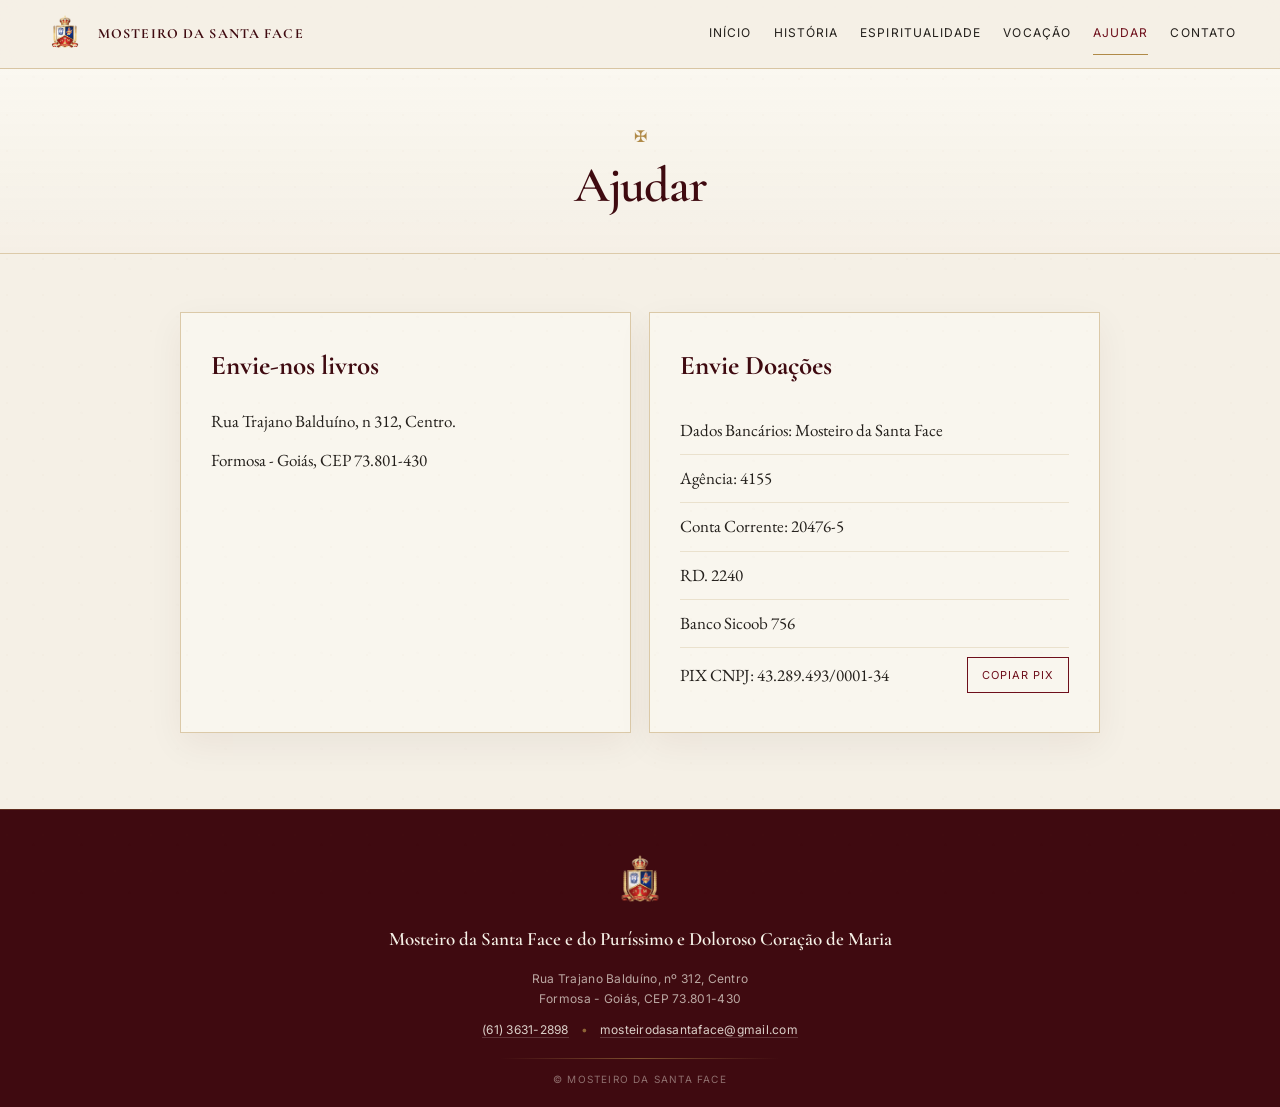
==== ajudar/index.html @ 818c2084 "Cria página Ajudar" ====
<!doctype html>
<html lang="pt-BR"><head>
<meta charset="utf-8"><meta name="viewport" content="width=device-width,initial-scale=1">
<meta name="robots" content="noindex,nofollow">
<title>Ajudar | Mosteiro da Santa Face</title>
<link rel="preconnect" href="https://fonts.googleapis.com"><link rel="preconnect" href="https://fonts.gstatic.com" crossorigin>
<link href="https://fonts.googleapis.com/css2?family=Cormorant+Garamond:wght@500;600;700&family=EB+Garamond:ital,wght@0,400;0,500;1,400;1,500&family=Inter:wght@400;500;600&display=swap" rel="stylesheet">
<link rel="stylesheet" href="/styles.css"></head><body>
<a class="skip-link" href="#conteudo">Ir para o conteúdo</a>
<header class="site-header"><div class="header-inner">
<a class="brand" href="/" aria-label="Página inicial do Mosteiro da Santa Face"><img src="/assets/LOGO/LOGO%20MOSTEIRO%20DA%20SANTA%20FACE.png" alt="Brasão do Mosteiro da Santa Face"><span class="brand-short">Mosteiro da Santa Face</span></a>
<button class="menu-toggle" type="button" aria-expanded="false" aria-controls="menu-principal"><span></span><span></span><span></span><span class="sr-only">Abrir menu</span></button>
<nav class="main-nav" id="menu-principal" aria-label="Navegação principal"><a href="/">Início</a><a href="/historia/">História</a><a href="/espiritualidade/">Espiritualidade</a><a href="/vocacao/">Vocação</a><a href="/ajudar/" aria-current="page">Ajudar</a><a href="/contato/">Contato</a></nav>
</div></header>
<main id="conteudo">
<section class="page-hero"><div class="page-mark">✠</div><h1>Ajudar</h1></section>
<section class="info-grid">
<article class="info-panel"><h2>Envie-nos livros</h2><p>Rua Trajano Balduíno, n 312, Centro.</p><p>Formosa - Goiás, CEP 73.801-430</p></article>
<article class="info-panel"><h2>Envie Doações</h2><ul class="data-list">
<li>Dados Bancários: Mosteiro da Santa Face</li><li>Agência: 4155</li><li>Conta Corrente: 20476-5</li><li>RD. 2240</li><li>Banco Sicoob 756</li>
<li class="copy-row"><span>PIX CNPJ: 43.289.493/0001-34</span><button class="copy-button" type="button" data-copy="43.289.493/0001-34">Copiar PIX</button></li>
</ul></article></section></main>
<footer class="site-footer"><div class="footer-inner">
<img src="/assets/LOGO/LOGO%20MOSTEIRO%20DA%20SANTA%20FACE.png" alt="" aria-hidden="true">
<p class="footer-name">Mosteiro da Santa Face e do Puríssimo e Doloroso Coração de Maria</p>
<address>Rua Trajano Balduíno, nº 312, Centro<br>Formosa - Goiás, CEP 73.801-430</address>
<p class="footer-contact"><a href="tel:+556136312898">(61) 3631-2898</a><span aria-hidden="true">•</span><a href="mailto:mosteirodasantaface@gmail.com">mosteirodasantaface@gmail.com</a></p>
<div class="footer-divider"></div><p class="copyright">© Mosteiro da Santa Face</p>
</div></footer><script src="/script.js"></script></body></html>
---- styles.css ----
:root{
  --wine:#6e0f1b;
  --wine-dark:#3f0a10;
  --blue:#18324a;
  --gold:#b08a47;
  --ivory:#f5f0e6;
  --ivory-light:#fbf8f1;
  --ink:#24201c;
  --line:rgba(176,138,71,.42);
  --shadow:0 18px 50px rgba(63,10,16,.10);
}
*{box-sizing:border-box}
html{scroll-behavior:smooth}
body{
  margin:0;
  background:var(--ivory);
  color:var(--ink);
  font-family:"EB Garamond", Georgia, serif;
  font-size:17px;
  line-height:1.72;
}
body::before{
  content:"";
  position:fixed;
  inset:0;
  pointer-events:none;
  opacity:.14;
  background-image:
    radial-gradient(circle at 20% 20%, rgba(176,138,71,.14) 0 1px, transparent 1.4px),
    radial-gradient(circle at 70% 60%, rgba(110,15,27,.08) 0 1px, transparent 1.5px);
  background-size:36px 36px,48px 48px;
}
a{color:inherit}
img{max-width:100%;display:block}
button,input,textarea{font:inherit}
.sr-only{position:absolute;width:1px;height:1px;padding:0;margin:-1px;overflow:hidden;clip:rect(0,0,0,0);white-space:nowrap;border:0}
.skip-link{
  position:fixed;top:12px;left:12px;z-index:9999;
  background:#fff;color:#111;padding:10px 14px;border:2px solid #111;
  transform:translateY(-160%);
}
.skip-link:focus{transform:none}
.site-header{
  position:sticky;top:0;z-index:50;
  background:rgba(245,240,230,.94);
  backdrop-filter:blur(12px);
  border-bottom:1px solid var(--line);
}
.header-inner{
  max-width:1240px;margin:auto;min-height:68px;padding:8px 24px;
  display:flex;align-items:center;justify-content:space-between;gap:28px;
}
.brand{display:flex;align-items:center;gap:12px;text-decoration:none}
.brand img{width:42px;height:42px;object-fit:contain}
.brand-short{
  font-family:"Cormorant Garamond",serif;
  text-transform:uppercase;letter-spacing:.08em;font-size:14px;font-weight:700;color:var(--wine-dark)
}
.main-nav{display:flex;align-items:center;gap:22px;font-family:Inter,sans-serif;font-size:12px;text-transform:uppercase;letter-spacing:.09em}
.main-nav a{text-decoration:none;padding:10px 0;border-bottom:1px solid transparent}
.main-nav a:hover,.main-nav a[aria-current="page"]{color:var(--wine);border-color:var(--gold)}
.menu-toggle{display:none;background:none;border:0;padding:10px}
.menu-toggle span:not(.sr-only){display:block;width:26px;height:1px;background:var(--wine-dark);margin:6px 0}

.hero{
  min-height:auto;
  display:flex;flex-direction:column;align-items:center;justify-content:center;
  text-align:center;padding:46px 24px 58px;
  background:
    linear-gradient(rgba(251,248,241,.84),rgba(245,240,230,.92)),
    radial-gradient(circle at 50% 25%,rgba(176,138,71,.16),transparent 45%);
  border-bottom:1px solid var(--line);
}
.hero-ornament{font-size:18px;color:var(--gold);margin-bottom:8px}
.hero-logo{width:min(132px,34vw);filter:drop-shadow(0 10px 22px rgba(63,10,16,.12));margin-bottom:14px}
h1,h2,h3{
  font-family:"Cormorant Garamond",serif;
  color:var(--wine-dark);
  text-wrap:balance;
}
h1{
  margin:0;
  font-size:clamp(36px,4.4vw,56px);
  line-height:1.02;
  font-weight:600;
  letter-spacing:-.025em;
}
.divider{width:min(430px,80vw);display:flex;align-items:center;gap:16px;margin:24px auto 20px;color:var(--gold)}
.divider span{height:1px;flex:1;background:linear-gradient(to right,transparent,var(--gold),transparent)}
.divider b{font-weight:400}
.hero-quote{max-width:760px;margin:0;color:#3d342c;font-size:clamp(18px,1.55vw,22px);line-height:1.55;font-style:italic}
.hero-quote p{margin:0}
.hero-quote cite{display:block;margin-top:10px;font-size:12px;font-family:Inter,sans-serif;font-style:normal;letter-spacing:.06em;text-transform:uppercase;color:var(--wine)}

.memory-section{max-width:1040px;margin:auto;padding:72px 28px}
.section-heading{text-align:center;max-width:700px;margin:0 auto 38px}
.eyebrow{font-family:Inter,sans-serif;font-size:11px;letter-spacing:.16em;text-transform:uppercase;color:var(--gold);font-weight:600}
.section-heading h2{font-size:clamp(30px,3.2vw,44px);line-height:1.05;margin:10px 0 0}
.memory-grid{display:grid;grid-template-columns:repeat(2,minmax(0,1fr));gap:18px}
.quote-card{
  min-height:210px;padding:28px 30px 26px;
  border:1px solid var(--line);
  background:rgba(251,248,241,.8);
  box-shadow:var(--shadow);
  position:relative;
}
.quote-card::after{content:"";position:absolute;inset:8px;border:1px solid rgba(176,138,71,.16);pointer-events:none}
.quote-mark{font-family:"Cormorant Garamond",serif;font-size:58px;line-height:.7;color:rgba(176,138,71,.48)}
.quote-card p{margin:14px 0 0;font-size:18px;line-height:1.55;font-style:italic}
.source{text-align:center;margin:24px 0 0;color:var(--wine);font-style:italic}

.institutional-nav{
  max-width:1040px;margin:0 auto 76px;padding:0 28px;
  display:grid;grid-template-columns:repeat(5,1fr);
  border-top:1px solid var(--line);border-bottom:1px solid var(--line);
}
.institutional-nav a{
  min-height:118px;padding:20px 16px;text-decoration:none;
  display:flex;flex-direction:column;justify-content:center;gap:10px;
  border-right:1px solid var(--line);
  transition:background .2s ease,color .2s ease;
}
.institutional-nav a:first-child{border-left:1px solid var(--line)}
.institutional-nav a:hover{background:var(--wine-dark);color:var(--ivory)}
.institutional-nav span{font-family:Inter,sans-serif;font-size:11px;letter-spacing:.14em;color:var(--gold)}
.institutional-nav strong{font-family:"Cormorant Garamond",serif;font-size:23px;font-weight:600}

.site-footer{
  background:var(--wine-dark);
  color:rgba(245,240,230,.88);
  padding:42px 24px 22px;
  text-align:center;
  border-top:1px solid rgba(176,138,71,.28)
}
.footer-inner{max-width:720px;margin:auto}
.footer-inner>img{
  width:60px;
  margin:0 auto 16px;
  opacity:.94
}
.footer-name{
  font-family:"Cormorant Garamond",serif;
  font-size:19px;
  line-height:1.2;
  font-weight:600;
  margin:0 auto 18px;
  max-width:560px;
  color:var(--ivory)
}
.site-footer address{
  font-family:Inter,sans-serif;
  font-size:12px;
  line-height:1.7;
  font-style:normal;
  letter-spacing:.025em;
  margin:0 auto 12px;
  opacity:.78
}
.footer-contact{
  display:flex;
  justify-content:center;
  align-items:center;
  flex-wrap:wrap;
  gap:8px 12px;
  margin:0;
  font:12px Inter,sans-serif;
  letter-spacing:.02em
}
.footer-contact span{color:var(--gold);opacity:.7}
.site-footer a{
  color:rgba(245,240,230,.86);
  text-decoration:none;
  border-bottom:1px solid rgba(245,240,230,.18);
  transition:border-color .2s ease,color .2s ease
}
.site-footer a:hover{
  color:#fff;
  border-color:rgba(176,138,71,.65)
}
.footer-divider{
  width:min(280px,70%);
  height:1px;
  background:linear-gradient(to right,transparent,rgba(176,138,71,.55),transparent);
  margin:20px auto 14px
}
.copyright{
  margin:0;
  font:10px Inter,sans-serif;
  letter-spacing:.12em;
  text-transform:uppercase;
  opacity:.5
}

@media (max-width:900px){
  .header-inner{min-height:62px;padding:7px 18px}
  .brand img{width:38px;height:38px}
  .brand-short{font-size:13px}
  .menu-toggle{display:block}
  .main-nav{
    position:absolute;left:0;right:0;top:100%;
    display:none;flex-direction:column;align-items:stretch;gap:0;
    background:var(--ivory-light);border-bottom:1px solid var(--line);
    padding:12px 20px 20px;
  }
  .main-nav.open{display:flex}
  .main-nav a{padding:14px 4px;border-bottom:1px solid rgba(176,138,71,.2)}
  .hero{min-height:auto;padding:40px 20px 52px}
  .memory-grid{grid-template-columns:1fr}
  .institutional-nav{grid-template-columns:1fr 1fr}
  .institutional-nav a{min-height:96px;border-top:1px solid var(--line)}
}
@media (max-width:560px){
  body{font-size:18px}
  .brand-short{max-width:180px;line-height:1.05}
  h1{font-size:42px}
  .hero-logo{width:145px}
  .hero-quote{font-size:18px}
  .memory-section{padding:58px 20px}
  .quote-card{padding:24px 22px;min-height:auto}
  .quote-card p{font-size:18px}
  .institutional-nav{grid-template-columns:1fr;margin-bottom:80px;padding:0 20px}
  .institutional-nav a,.institutional-nav a:first-child{border-left:1px solid var(--line);border-right:1px solid var(--line)}
  .site-footer{padding-top:38px}
  .footer-name{font-size:20px}
  .footer-contact{flex-direction:column;gap:7px}
}
@media (prefers-reduced-motion:reduce){
  *{scroll-behavior:auto!important;transition:none!important}
}

/* Páginas internas */
.page-hero{
  padding:54px 24px 42px;
  text-align:center;
  border-bottom:1px solid var(--line);
  background:linear-gradient(rgba(251,248,241,.9),rgba(245,240,230,.96));
}
.page-hero .page-mark{color:var(--gold);font-size:16px;margin-bottom:8px}
.page-hero h1{
  margin:0;
  font-size:clamp(34px,4vw,50px);
  line-height:1.04
}
.page-hero p{
  max-width:680px;
  margin:14px auto 0;
  font-size:17px;
  color:#5b5048
}
.reading{
  width:min(760px,calc(100% - 40px));
  margin:0 auto;
  padding:58px 0 76px
}
.reading.wide{width:min(940px,calc(100% - 40px))}
.reading h2{
  margin:54px 0 22px;
  font-size:clamp(27px,3vw,36px);
  line-height:1.08
}
.reading h2:first-child{margin-top:0}
.reading h3{
  margin:38px 0 14px;
  font-size:24px;
  line-height:1.12
}
.reading p{margin:0 0 1.05em}
.reading blockquote{
  margin:28px 0;
  padding:4px 0 4px 24px;
  border-left:1px solid var(--gold);
  color:#4c4038;
  font-style:italic
}
.reading blockquote p:last-child{margin-bottom:0}
.reading .scripture{
  text-align:center;
  border-left:0;
  padding:22px 28px;
  border-top:1px solid var(--line);
  border-bottom:1px solid var(--line)
}
.reading .source-note{
  font-size:14px;
  font-style:italic;
  color:#6b5c52
}
.page-divider{
  display:flex;
  align-items:center;
  gap:14px;
  color:var(--gold);
  margin:48px 0
}
.page-divider::before,.page-divider::after{
  content:"";
  height:1px;
  flex:1;
  background:linear-gradient(to right,transparent,var(--gold),transparent)
}
.info-grid{
  width:min(920px,calc(100% - 40px));
  margin:0 auto;
  padding:58px 0 76px;
  display:grid;
  grid-template-columns:repeat(2,minmax(0,1fr));
  gap:18px
}
.info-panel{
  border:1px solid var(--line);
  background:rgba(251,248,241,.75);
  padding:30px;
  box-shadow:0 12px 34px rgba(63,10,16,.06)
}
.info-panel h2{font-size:27px;margin:0 0 18px}
.info-panel p{margin:0 0 10px}
.info-panel p:last-child{margin-bottom:0}
.data-list{margin:0;padding:0;list-style:none}
.data-list li{
  padding:9px 0;
  border-bottom:1px solid rgba(176,138,71,.2)
}
.data-list li:last-child{border-bottom:0}
.copy-row{
  display:flex;
  align-items:center;
  justify-content:space-between;
  gap:16px
}
.copy-button,.form-button,.doc-link{
  appearance:none;
  border:1px solid var(--wine);
  border-radius:0;
  background:transparent;
  color:var(--wine);
  padding:10px 14px;
  font:11px Inter,sans-serif;
  letter-spacing:.09em;
  text-transform:uppercase;
  cursor:pointer;
  text-decoration:none
}
.copy-button:hover,.form-button:hover,.doc-link:hover{
  background:var(--wine);
  color:var(--ivory)
}
.docs{
  display:grid;
  grid-template-columns:1fr;
  gap:10px;
  margin:24px 0
}
.doc-link{display:block;text-align:center}
.prayer-promises{padding-left:22px}
.prayer-promises li{margin-bottom:12px}
.contact-layout{
  width:min(920px,calc(100% - 40px));
  margin:0 auto;
  padding:58px 0 76px;
  display:grid;
  grid-template-columns:.8fr 1.2fr;
  gap:26px
}
.contact-stack{display:grid;gap:18px;align-content:start}
.contact-card,.prayer-form{
  border:1px solid var(--line);
  background:rgba(251,248,241,.75);
  padding:28px
}
.contact-card h2,.prayer-form h2{font-size:26px;margin:0 0 14px}
.contact-card p{margin:0 0 8px}
.prayer-form .form-note{font-size:14px;color:#6b5c52;margin-top:-5px}
.form-field{display:grid;gap:6px;margin:0 0 16px}
.form-field label{
  font:11px Inter,sans-serif;
  text-transform:uppercase;
  letter-spacing:.08em;
  color:var(--wine)
}
.form-field input,.form-field textarea{
  width:100%;
  border:0;
  border-bottom:1px solid rgba(110,15,27,.35);
  background:transparent;
  border-radius:0;
  padding:10px 2px;
  color:var(--ink);
  outline:none
}
.form-field textarea{min-height:130px;resize:vertical}
.form-field input:focus,.form-field textarea:focus{border-bottom-color:var(--wine)}
.form-button{background:var(--wine);color:var(--ivory);padding:11px 18px}
.internal-nav{
  display:flex;
  justify-content:center;
  flex-wrap:wrap;
  gap:8px 18px;
  margin-top:18px;
  font:11px Inter,sans-serif;
  text-transform:uppercase;
  letter-spacing:.08em
}
.internal-nav a{color:var(--wine);text-decoration:none;border-bottom:1px solid rgba(110,15,27,.2)}
.grade-list{columns:2;column-gap:38px;padding-left:22px}
.grade-list li{break-inside:avoid;margin-bottom:8px}

@media(max-width:760px){
  .page-hero{padding:40px 20px 34px}
  .reading,.reading.wide{width:min(100% - 36px,760px);padding:44px 0 58px}
  .reading h2{margin-top:42px}
  .info-grid,.contact-layout{grid-template-columns:1fr;padding:44px 0 58px}
  .info-panel,.contact-card,.prayer-form{padding:24px}
  .grade-list{columns:1}
}
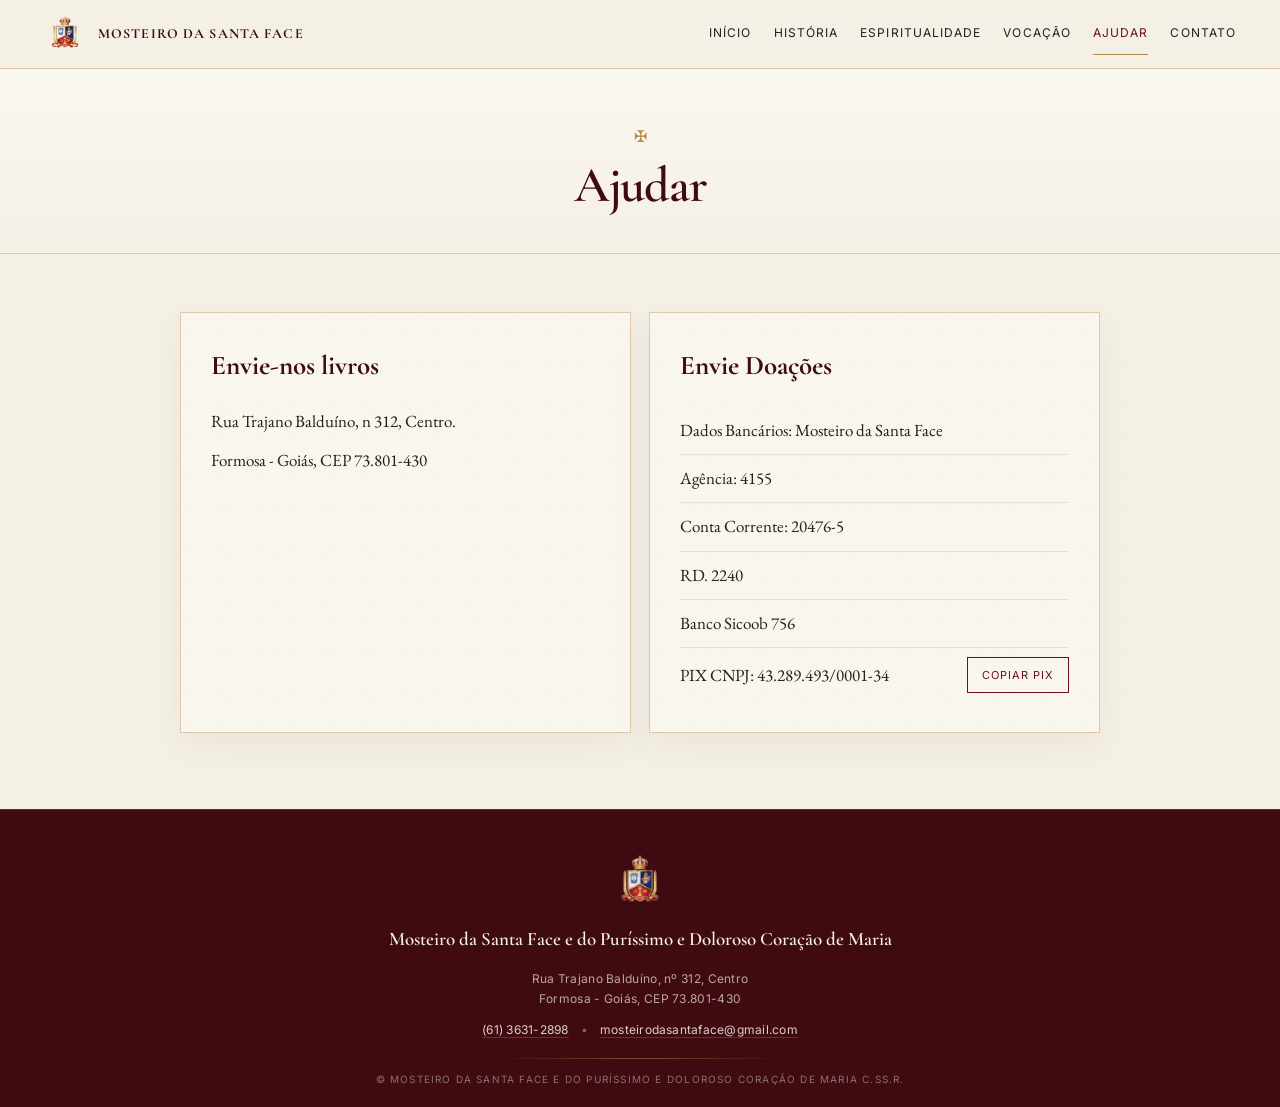
==== commit f43631a2: "Atualiza identificação institucional do rodapé" ====
--- a/ajudar/index.html
+++ b/ajudar/index.html
@@ -25,5 +25,5 @@
 <p class="footer-name">Mosteiro da Santa Face e do Puríssimo e Doloroso Coração de Maria</p>
 <address>Rua Trajano Balduíno, nº 312, Centro<br>Formosa - Goiás, CEP 73.801-430</address>
 <p class="footer-contact"><a href="tel:+556136312898">(61) 3631-2898</a><span aria-hidden="true">•</span><a href="mailto:mosteirodasantaface@gmail.com">mosteirodasantaface@gmail.com</a></p>
-<div class="footer-divider"></div><p class="copyright">© Mosteiro da Santa Face</p>
+<div class="footer-divider"></div><p class="copyright">© Mosteiro da Santa Face e do Puríssimo e Doloroso Coração de Maria C.Ss.R.</p>
 </div></footer><script src="/script.js"></script></body></html>
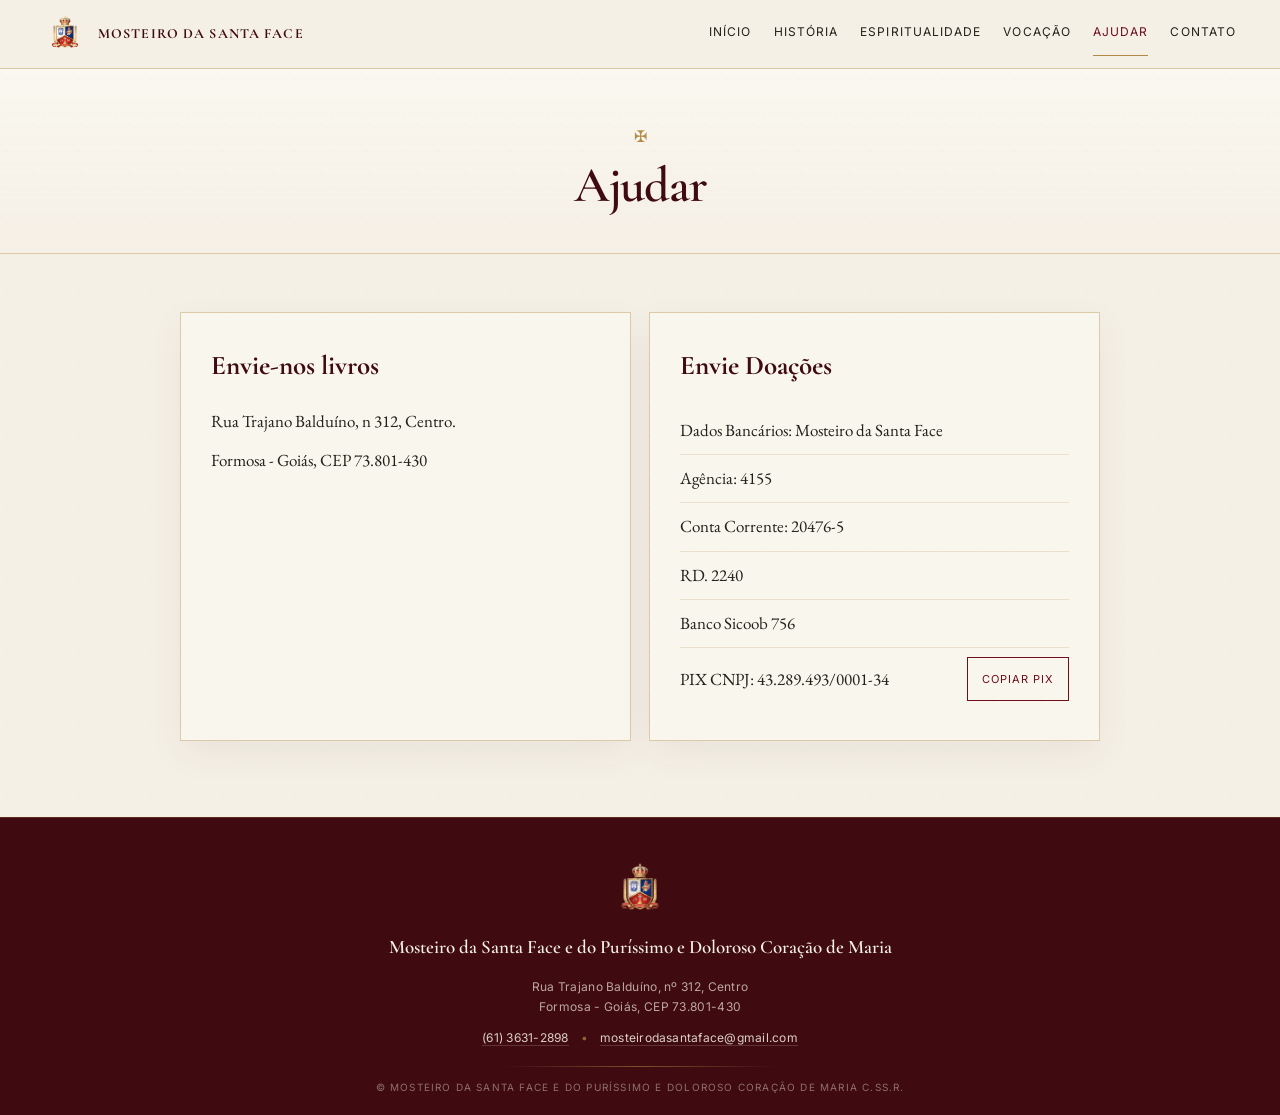
==== commit e23569a1: "Adiciona metadados SEO e sociais" ====
--- a/ajudar/index.html
+++ b/ajudar/index.html
@@ -2,7 +2,21 @@
 <html lang="pt-BR"><head>
 <meta charset="utf-8"><meta name="viewport" content="width=device-width,initial-scale=1">
 <meta name="robots" content="noindex,nofollow">
+<link rel="canonical" href="https://site.mosteirodasantaface.org/ajudar/">
+<meta property="og:type" content="website">
+<meta property="og:locale" content="pt_BR">
+<meta property="og:site_name" content="Mosteiro da Santa Face">
+<meta property="og:title" content="Ajudar | Mosteiro da Santa Face">
+<meta property="og:description" content="Informações para ajudar o Mosteiro da Santa Face por meio de livros, doações e contribuições.">
+<meta property="og:url" content="https://site.mosteirodasantaface.org/ajudar/">
+<meta property="og:image" content="https://site.mosteirodasantaface.org/assets/LOGO/LOGO%20MOSTEIRO%20DA%20SANTA%20FACE.png">
+<meta name="twitter:card" content="summary">
+<meta name="twitter:title" content="Ajudar | Mosteiro da Santa Face">
+<meta name="twitter:description" content="Informações para ajudar o Mosteiro da Santa Face por meio de livros, doações e contribuições.">
+<meta name="twitter:image" content="https://site.mosteirodasantaface.org/assets/LOGO/LOGO%20MOSTEIRO%20DA%20SANTA%20FACE.png">
+<link rel="icon" href="/assets/LOGO/LOGO%20MOSTEIRO%20DA%20SANTA%20FACE.png" type="image/png">
 <title>Ajudar | Mosteiro da Santa Face</title>
+<meta name="description" content="Informações para ajudar o Mosteiro da Santa Face por meio de livros, doações e contribuições.">
 <link rel="preconnect" href="https://fonts.googleapis.com"><link rel="preconnect" href="https://fonts.gstatic.com" crossorigin>
 <link href="https://fonts.googleapis.com/css2?family=Cormorant+Garamond:wght@500;600;700&family=EB+Garamond:ital,wght@0,400;0,500;1,400;1,500&family=Inter:wght@400;500;600&display=swap" rel="stylesheet">
 <link rel="stylesheet" href="/styles.css"></head><body>
--- a/styles.css
+++ b/styles.css
@@ -377,7 +377,7 @@
   letter-spacing:.08em;
   color:var(--wine)
 }
-.form-field input,.form-field textarea{
+.form-field input,.form-field textarea,.form-field select{
   width:100%;
   border:0;
   border-bottom:1px solid rgba(110,15,27,.35);
@@ -388,7 +388,16 @@
   outline:none
 }
 .form-field textarea{min-height:130px;resize:vertical}
-.form-field input:focus,.form-field textarea:focus{border-bottom-color:var(--wine)}
+.form-field select{
+  appearance:none;
+  cursor:pointer;
+  padding-right:28px;
+  background-image:linear-gradient(45deg,transparent 50%,var(--wine) 50%),linear-gradient(135deg,var(--wine) 50%,transparent 50%);
+  background-position:calc(100% - 14px) 50%,calc(100% - 9px) 50%;
+  background-size:5px 5px,5px 5px;
+  background-repeat:no-repeat
+}
+.form-field input:focus,.form-field textarea:focus,.form-field select:focus{border-bottom-color:var(--wine)}
 .form-button{background:var(--wine);color:var(--ivory);padding:11px 18px}
 .internal-nav{
   display:flex;
@@ -412,3 +421,114 @@
   .info-panel,.contact-card,.prayer-form{padding:24px}
   .grade-list{columns:1}
 }
+
+
+/* Etapa 6 - Responsividade e acessibilidade */
+:focus-visible{
+  outline:2px solid var(--gold);
+  outline-offset:3px
+}
+a:focus-visible,button:focus-visible,input:focus-visible,textarea:focus-visible{
+  outline:2px solid var(--gold);
+  outline-offset:3px
+}
+.main-nav a,.institutional-nav a,.doc-link,.copy-button,.form-button{min-height:44px}
+.reading img{height:auto;max-width:100%}
+.reading p,.reading li,.hero-quote p{overflow-wrap:anywhere}
+@media(max-width:1100px){
+  .header-inner{max-width:100%}
+  .main-nav{gap:16px}
+}
+@media(max-width:900px){
+  .main-nav a{min-height:46px;display:flex;align-items:center}
+}
+@media(max-width:480px){
+  .header-inner{padding-left:14px;padding-right:14px}
+  .brand-short{max-width:155px}
+  .page-hero h1{font-size:32px}
+  .reading,.reading.wide,.info-grid,.contact-layout{width:calc(100% - 28px)}
+  .info-panel,.contact-card,.prayer-form{padding:20px}
+  .copy-row{align-items:flex-start;flex-direction:column}
+  .copy-button{width:100%}
+}
+@media(max-width:360px){
+  .brand-short{font-size:12px;max-width:132px}
+  .hero{padding-left:16px;padding-right:16px}
+  h1{font-size:34px}
+  .hero-quote{font-size:17px}
+  .page-hero h1{font-size:29px}
+}
+@media(prefers-contrast:more){
+  :root{--line:rgba(176,138,71,.72)}
+  .site-footer{color:var(--ivory)}
+}
+
+
+/* Confirmação de abertura do e-mail */
+.form-explainer{
+  margin:14px 0 0;
+  padding-top:12px;
+  border-top:1px solid rgba(176,138,71,.22)
+}
+.email-dialog{
+  width:min(520px,calc(100% - 32px));
+  border:1px solid var(--line);
+  padding:0;
+  background:var(--ivory-light);
+  color:var(--ink);
+  box-shadow:0 24px 70px rgba(63,10,16,.22)
+}
+.email-dialog::backdrop{background:rgba(30,20,17,.56)}
+.email-dialog-inner{padding:30px}
+.email-dialog-mark{
+  color:var(--gold);
+  text-align:center;
+  margin-bottom:8px
+}
+.email-dialog h2{
+  margin:0 0 14px;
+  text-align:center;
+  font-size:30px
+}
+.email-dialog p{
+  margin:0 0 14px;
+  text-align:center
+}
+.email-dialog-emphasis{
+  font-family:Inter,sans-serif;
+  font-size:13px;
+  line-height:1.6;
+  padding:12px 14px;
+  border:1px solid rgba(176,138,71,.28);
+  background:rgba(245,240,230,.7)
+}
+.email-dialog-actions{
+  display:flex;
+  justify-content:center;
+  gap:10px;
+  margin-top:22px
+}
+.dialog-button{
+  min-height:44px;
+  border-radius:0;
+  padding:10px 16px;
+  font:11px Inter,sans-serif;
+  text-transform:uppercase;
+  letter-spacing:.08em;
+  cursor:pointer
+}
+.dialog-button.secondary{
+  border:1px solid var(--wine);
+  background:transparent;
+  color:var(--wine)
+}
+.dialog-button.primary{
+  border:1px solid var(--wine);
+  background:var(--wine);
+  color:var(--ivory)
+}
+@media(max-width:480px){
+  .email-dialog-inner{padding:24px 20px}
+  .email-dialog-actions{flex-direction:column-reverse}
+  .dialog-button{width:100%}
+}
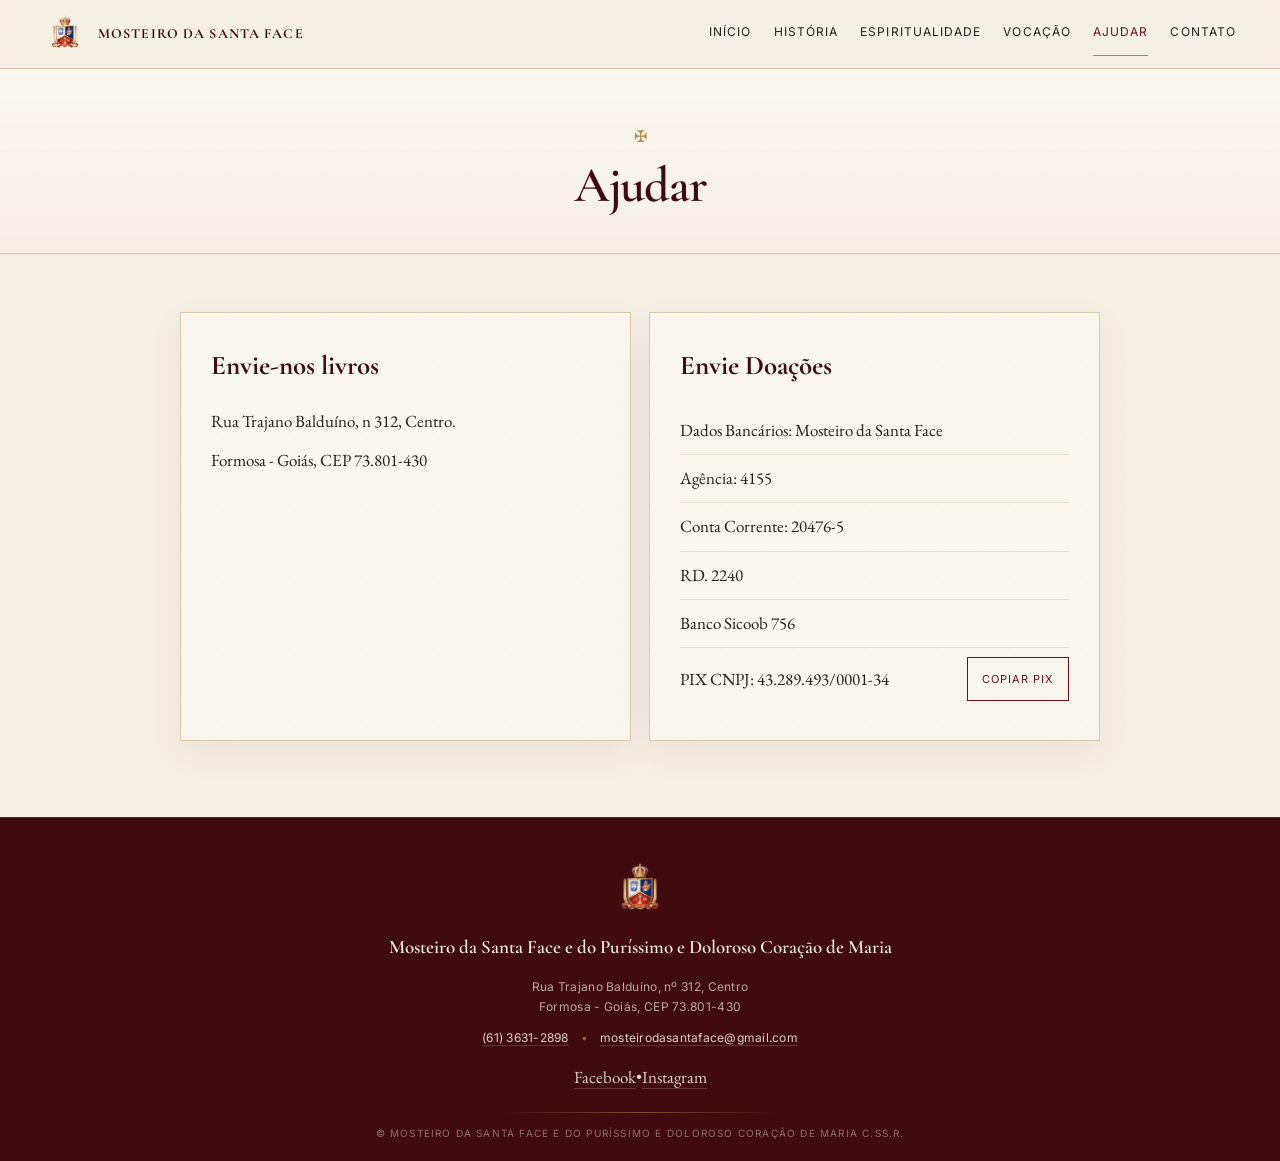
==== commit c47fc7a0: "Divulga redes sociais oficiais do Mosteiro" ====
--- a/ajudar/index.html
+++ b/ajudar/index.html
@@ -39,5 +39,6 @@
 <p class="footer-name">Mosteiro da Santa Face e do Puríssimo e Doloroso Coração de Maria</p>
 <address>Rua Trajano Balduíno, nº 312, Centro<br>Formosa - Goiás, CEP 73.801-430</address>
 <p class="footer-contact"><a href="tel:+556136312898">(61) 3631-2898</a><span aria-hidden="true">•</span><a href="mailto:mosteirodasantaface@gmail.com">mosteirodasantaface@gmail.com</a></p>
-<div class="footer-divider"></div><p class="copyright">© Mosteiro da Santa Face e do Puríssimo e Doloroso Coração de Maria C.Ss.R.</p>
+<p class="footer-social"><a href="https://www.facebook.com/mosteirodasantaface.oficial" target="_blank" rel="noopener noreferrer">Facebook</a><span aria-hidden="true">•</span><a href="https://www.instagram.com/mosteirodasantaface" target="_blank" rel="noopener noreferrer">Instagram</a></p>
+      <div class="footer-divider"></div><p class="copyright">© Mosteiro da Santa Face e do Puríssimo e Doloroso Coração de Maria C.Ss.R.</p>
 </div></footer><script src="/script.js"></script></body></html>
